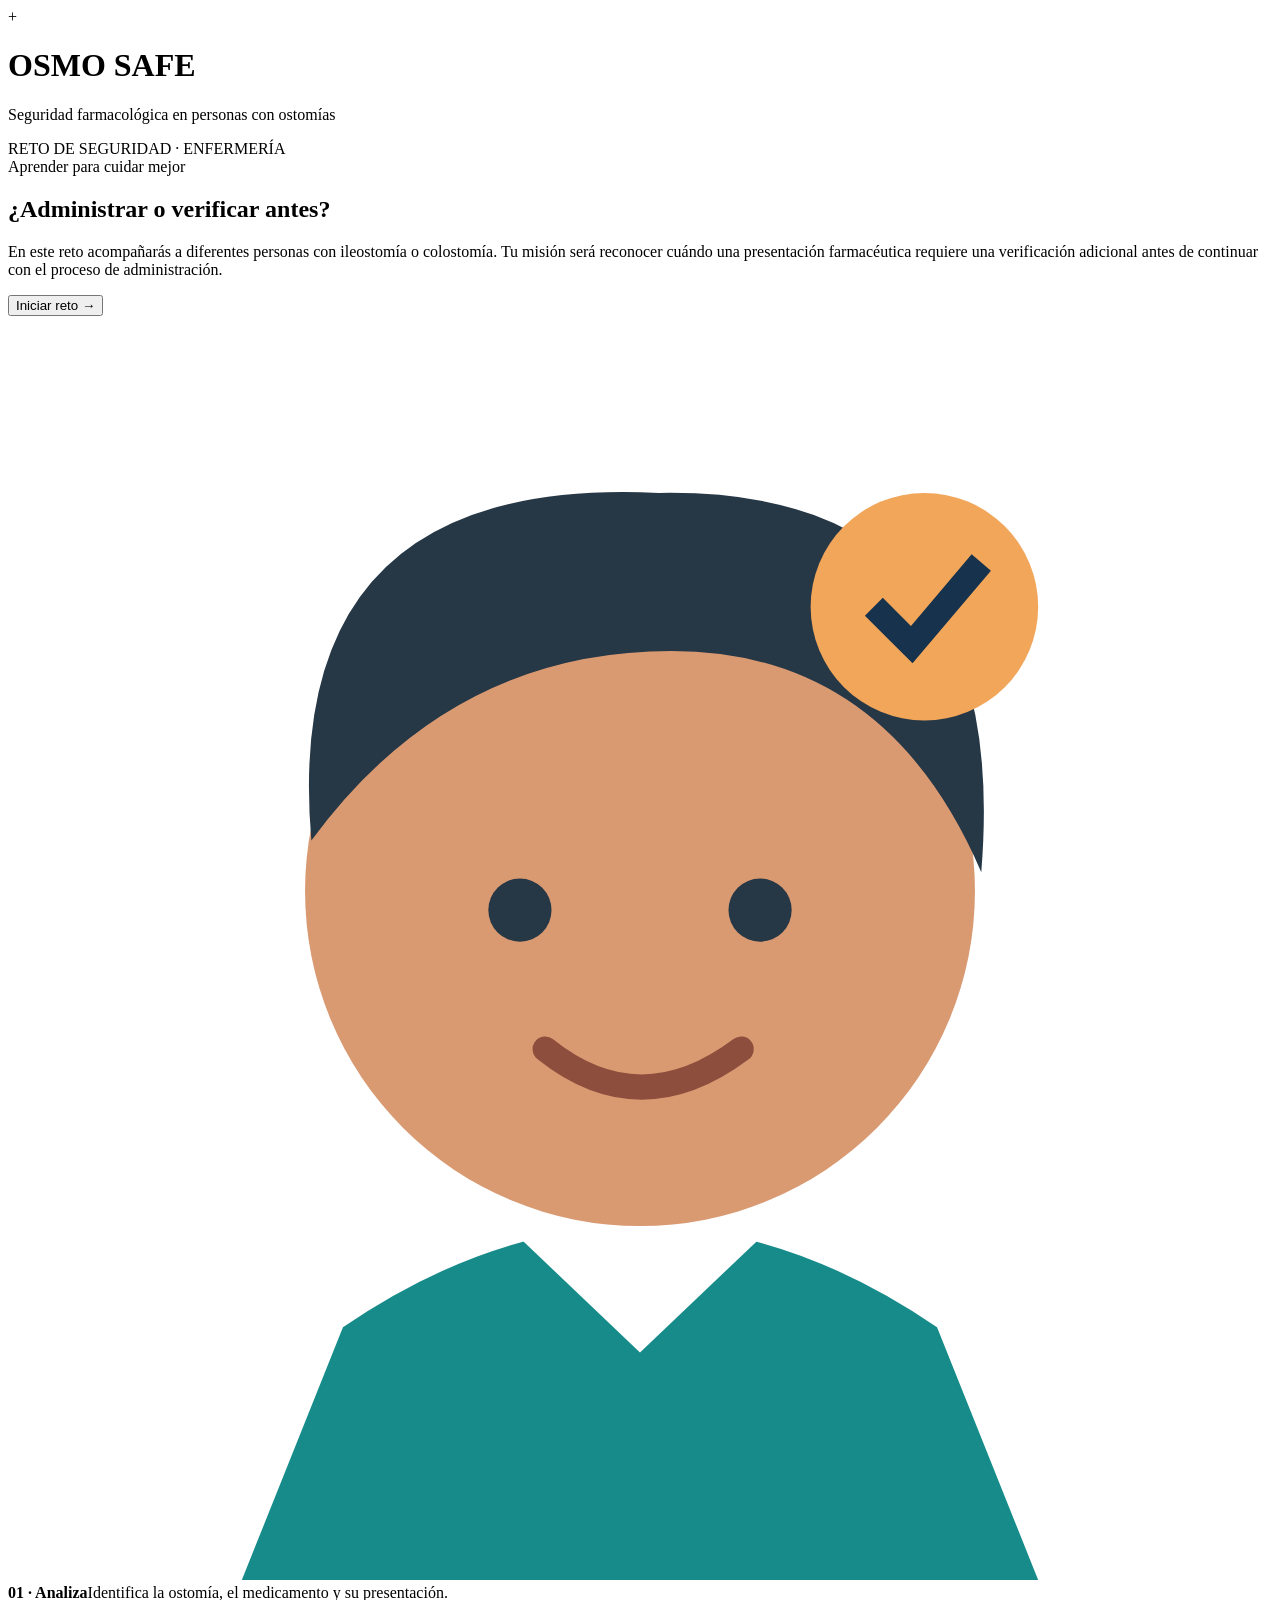
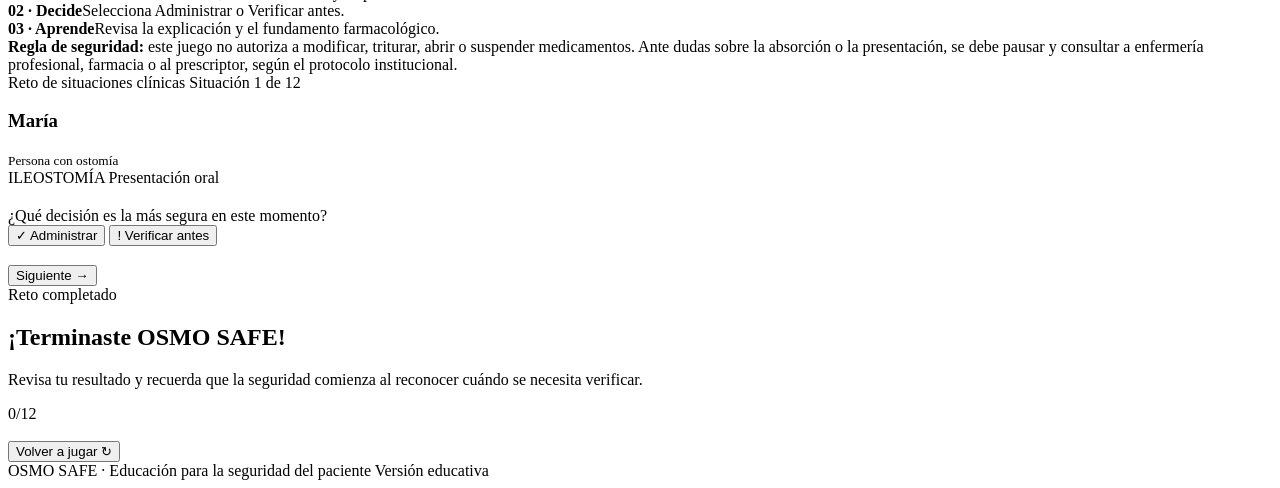
==== index.html @ 7e98b937 "nuevo" ====
<!DOCTYPE html>
<html lang="es">
<head>
  <meta charset="UTF-8">
  <meta name="viewport" content="width=device-width, initial-scale=1.0">
  <title>OSMO SAFE | Seguridad farmacológica</title>
  <link rel="stylesheet" href="style.css">
</head>
<body>
  <div class="app">
    <header>
      <div class="brand">
        <div class="logo">+</div>
        <div>
          <h1>OSMO SAFE</h1>
          <p>Seguridad farmacológica en personas con ostomías</p>
        </div>
      </div>
      <div class="header-tag">RETO DE SEGURIDAD · ENFERMERÍA</div>
    </header>

    <main>
      <section class="screen active" id="start">
        <div class="intro">
          <div>
            <div class="eyebrow">Aprender para cuidar mejor</div>
            <h2>¿Administrar o verificar antes?</h2>
            <p>En este reto acompañarás a diferentes personas con ileostomía o colostomía. Tu misión será reconocer cuándo una presentación farmacéutica requiere una verificación adicional antes de continuar con el proceso de administración.</p>
            <button class="primary" onclick="startGame()">Iniciar reto →</button>
          </div>
          <div class="character-large">
            <svg viewBox="0 0 200 200" role="img" aria-label="Personaje ilustrado">
              <circle cx="100" cy="91" r="53" fill="#d99a72"/>
              <path d="M48 83 Q43 25 103 28 Q159 27 154 88 Q139 53 105 53 Q70 53 48 83" fill="#263746"/>
              <circle cx="81" cy="94" r="5" fill="#263746"/>
              <circle cx="119" cy="94" r="5" fill="#263746"/>
              <path d="M85 116 Q100 128 116 116" stroke="#8d4e3e" stroke-width="4" fill="none" stroke-linecap="round"/>
              <path d="M53 160 Q100 128 147 160 L163 200 L37 200Z" fill="#168b8a"/>
              <path d="M79 144 L100 164 L121 144" fill="#fff"/>
              <circle cx="145" cy="46" r="18" fill="#f2a65a"/>
              <path d="M137 46 L143 52 L154 39" stroke="#17324d" stroke-width="4" fill="none"/>
            </svg>
          </div>
        </div>
        <div class="rules">
          <div class="rule"><strong>01 · Analiza</strong>Identifica la ostomía, el medicamento y su presentación.</div>
          <div class="rule"><strong>02 · Decide</strong>Selecciona Administrar o Verificar antes.</div>
          <div class="rule"><strong>03 · Aprende</strong>Revisa la explicación y el fundamento farmacológico.</div>
        </div>
        <div class="note">
          <strong>Regla de seguridad:</strong> este juego no autoriza a modificar, triturar, abrir o suspender medicamentos. Ante dudas sobre la absorción o la presentación, se debe pausar y consultar a enfermería profesional, farmacia o al prescriptor, según el protocolo institucional.
        </div>
      </section>

      <section class="screen" id="game">
        <div class="topline">
          <span class="eyebrow">Reto de situaciones clínicas</span>
          <span class="counter" id="counter">Situación 1 de 12</span>
        </div>
        <div class="progress-wrap">
          <div class="progress" id="progress"></div>
        </div>
        <div class="case-layout">
          <aside class="person">
            <div id="avatar"></div>
            <h3 id="personName">María</h3>
            <small>Persona con ostomía</small>
          </aside>
          <div class="case">
            <div class="tags">
              <span class="tag" id="ostomy">ILEOSTOMÍA</span>
              <span class="tag orange" id="category">Presentación oral</span>
            </div>
            <h2 id="caseTitle"></h2>
            <p class="scenario" id="scenario"></p>
            <div class="med-box">
              <strong id="medicine"></strong>
              <span id="presentation"></span>
            </div>
            <div class="question">¿Qué decisión es la más segura en este momento?</div>
            <div class="choices" id="choices">
              <button class="choice admin" onclick="answer('administrar')">✓ Administrar</button>
              <button class="choice verify" onclick="answer('verificar')">! Verificar antes</button>
            </div>
            <div class="feedback" id="feedback">
              <h3 id="feedbackTitle"></h3>
              <p id="feedbackText"></p>
              <p class="learning" id="learningPoint"></p>
              <div class="actions">
                <button class="primary" onclick="nextCase()" id="nextButton">Siguiente →</button>
              </div>
            </div>
          </div>
        </div>
      </section>

      <section class="screen" id="finish">
        <div class="finish">
          <div class="eyebrow">Reto completado</div>
          <h2>¡Terminaste OSMO SAFE!</h2>
          <p>Revisa tu resultado y recuerda que la seguridad comienza al reconocer cuándo se necesita verificar.</p>
          <div class="score-circle" id="score">0/12</div>
          <h3 id="scoreMessage"></h3>
          <div class="summary" id="summary"></div>
          <button class="primary" onclick="startGame()">Volver a jugar ↻</button>
        </div>
      </section>
    </main>
    <footer>
      <span>OSMO SAFE · Educación para la seguridad del paciente</span>
      <span>Versión educativa</span>
    </footer>
  </div>

  <script src="main.js"></script>
</body>
</html>
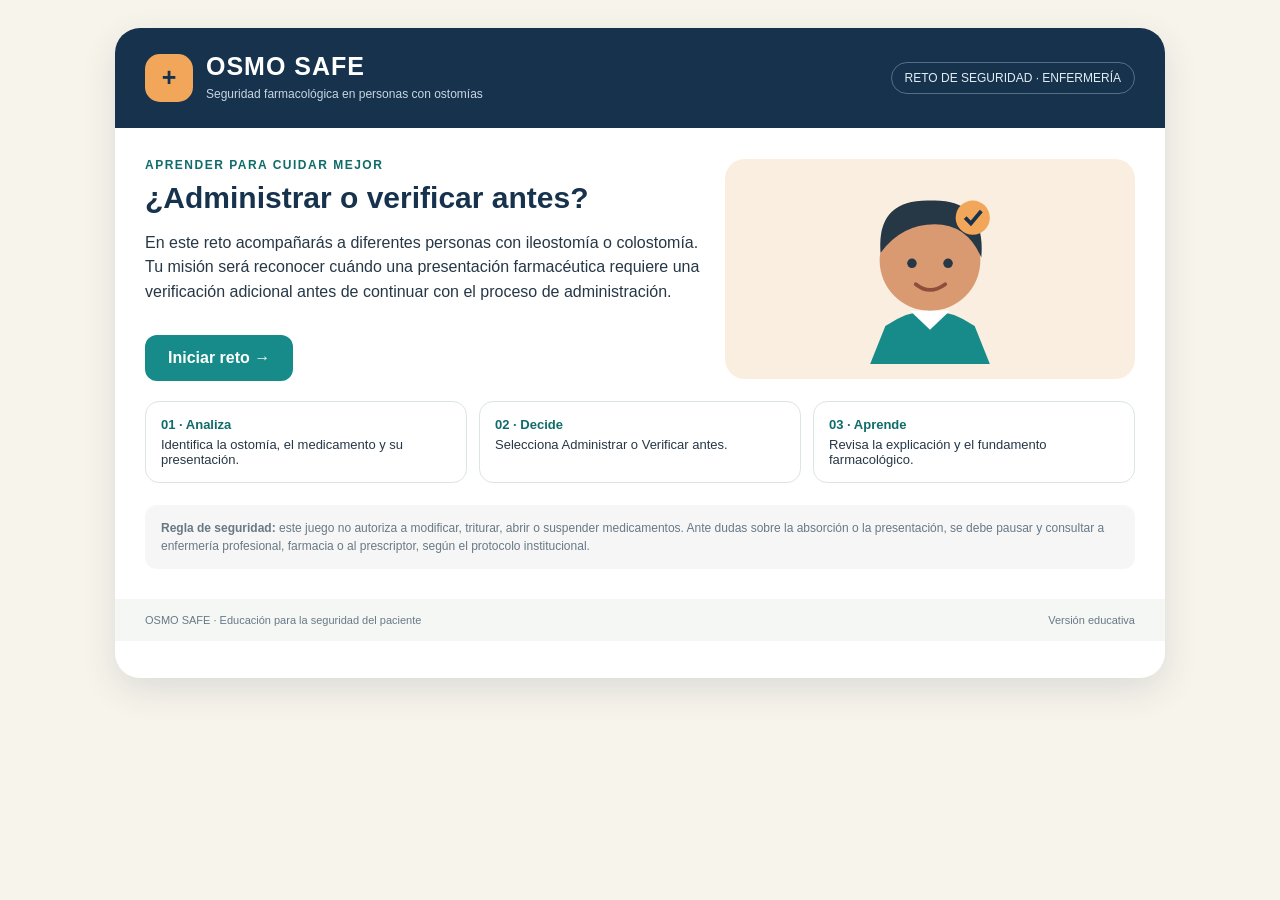
==== commit 5c9075bd: "Nuevo" ====
--- a/index.html
+++ b/index.html
@@ -4,7 +4,7 @@
   <meta charset="UTF-8">
   <meta name="viewport" content="width=device-width, initial-scale=1.0">
   <title>OSMO SAFE | Seguridad farmacológica</title>
-  <link rel="stylesheet" href="style.css">
+  <link rel="stylesheet" href="/style.css">
 </head>
 <body>
   <div class="app">
@@ -112,6 +112,6 @@
     </footer>
   </div>
 
-  <script src="main.js"></script>
+  <script src="/main.js"></script>
 </body>
 </html>
--- a/style.css
+++ b/style.css
@@ -0,0 +1,334 @@
+:root {
+  --navy: #17324d;
+  --teal: #168b8a;
+  --teal-dark: #106b6b;
+  --cream: #f7f4eb;
+  --orange: #f2a65a;
+  --ink: #263746;
+  --muted: #687985;
+  --white: #fff;
+  --green: #23845b;
+  --border: #dce5e3;
+  --shadow: 0 12px 35px rgba(23,50,77,.12);
+}
+
+* { box-sizing: border-box; }
+
+body {
+  margin: 0;
+  font-family: Arial, Helvetica, sans-serif;
+  background: var(--cream);
+  color: var(--ink);
+}
+
+button { font: inherit; cursor: pointer; }
+
+.app {
+  width: min(1050px, 94%);
+  margin: 28px auto;
+  background: #fff;
+  border-radius: 25px;
+  overflow: hidden;
+  box-shadow: var(--shadow);
+  min-height: 650px;
+}
+
+header {
+  background: var(--navy);
+  color: #fff;
+  padding: 24px 30px;
+  display: flex;
+  justify-content: space-between;
+  align-items: center;
+  gap: 15px;
+}
+
+.brand { display: flex; align-items: center; gap: 13px; }
+
+.logo {
+  width: 48px;
+  height: 48px;
+  border-radius: 15px;
+  display: grid;
+  place-items: center;
+  background: var(--orange);
+  color: var(--navy);
+  font-size: 25px;
+  font-weight: 900;
+}
+
+.brand h1 { margin: 0; font-size: 25px; letter-spacing: 1px; }
+.brand p { margin: 4px 0 0; font-size: 12px; color: #c7d7df; }
+
+.header-tag {
+  border: 1px solid #547085;
+  border-radius: 30px;
+  padding: 8px 13px;
+  font-size: 12px;
+  color: #e2edf1;
+}
+
+main { padding: 30px; }
+
+.screen { display: none; }
+.screen.active { display: block; }
+
+.eyebrow {
+  color: var(--teal-dark);
+  font-size: 12px;
+  font-weight: bold;
+  text-transform: uppercase;
+  letter-spacing: 1.5px;
+}
+
+h2 { color: var(--navy); font-size: 30px; margin: 9px 0 12px; }
+p { line-height: 1.55; }
+
+.intro {
+  display: grid;
+  grid-template-columns: 1.15fr .85fr;
+  gap: 25px;
+  align-items: center;
+}
+
+.intro-card {
+  background: #edf6f3;
+  border-radius: 20px;
+  padding: 25px;
+}
+
+.character-large {
+  min-height: 220px;
+  display: grid;
+  place-items: center;
+  background: #f9eee0;
+  border-radius: 20px;
+}
+
+.character-large svg { width: 190px; height: 190px; }
+
+.primary {
+  border: 0;
+  background: var(--teal);
+  color: white;
+  padding: 14px 23px;
+  border-radius: 12px;
+  font-weight: bold;
+  margin-top: 14px;
+}
+
+.primary:hover { background: var(--teal-dark); }
+
+.rules {
+  display: grid;
+  grid-template-columns: repeat(3, 1fr);
+  gap: 12px;
+  margin: 20px 0;
+}
+
+.rule {
+  background: #fff;
+  border: 1px solid var(--border);
+  padding: 15px;
+  border-radius: 14px;
+  font-size: 13px;
+}
+
+.rule strong {
+  display: block;
+  color: var(--teal-dark);
+  margin-bottom: 5px;
+}
+
+.topline {
+  display: flex;
+  justify-content: space-between;
+  align-items: center;
+  gap: 12px;
+  margin-bottom: 15px;
+}
+
+.progress-wrap {
+  height: 9px;
+  background: #e8efed;
+  border-radius: 20px;
+  overflow: hidden;
+  margin: 12px 0 22px;
+}
+
+.progress {
+  height: 100%;
+  width: 0;
+  background: var(--orange);
+  transition: width .3s ease;
+}
+
+.counter {
+  font-size: 13px;
+  color: var(--muted);
+  font-weight: bold;
+}
+
+.case-layout {
+  display: grid;
+  grid-template-columns: 210px 1fr;
+  gap: 22px;
+  align-items: stretch;
+}
+
+.person {
+  background: #f1f7f5;
+  border-radius: 20px;
+  padding: 17px;
+  text-align: center;
+  display: flex;
+  flex-direction: column;
+  justify-content: center;
+  align-items: center;
+}
+
+.person svg { width: 145px; height: 155px; }
+.person h3 { margin: 8px 0 3px; color: var(--navy); }
+.person small { color: var(--muted); }
+
+.case {
+  border: 1px solid var(--border);
+  border-radius: 20px;
+  padding: 23px;
+}
+
+.tags {
+  display: flex;
+  flex-wrap: wrap;
+  gap: 8px;
+  margin-bottom: 16px;
+}
+
+.tag {
+  background: #e9f3f1;
+  color: var(--teal-dark);
+  padding: 7px 11px;
+  border-radius: 30px;
+  font-size: 12px;
+  font-weight: bold;
+}
+
+.tag.orange {
+  background: #fff0df;
+  color: #985a1e;
+}
+
+.case h2 { font-size: 24px; margin: 0 0 12px; }
+.scenario { font-size: 16px; margin: 0 0 17px; }
+
+.med-box {
+  background: #f8f7f1;
+  border-left: 4px solid var(--orange);
+  border-radius: 9px;
+  padding: 13px 15px;
+  margin: 15px 0;
+}
+
+.med-box strong { display: block; color: var(--navy); margin-bottom: 5px; }
+.med-box span { font-size: 14px; line-height: 1.5; }
+
+.question { font-weight: bold; color: var(--navy); margin: 20px 0 12px; }
+
+.choices {
+  display: grid;
+  grid-template-columns: 1fr 1fr;
+  gap: 12px;
+}
+
+.choice {
+  padding: 16px;
+  border-radius: 13px;
+  border: 2px solid var(--border);
+  background: white;
+  font-weight: bold;
+  color: var(--navy);
+  transition: .2s;
+}
+
+.choice:hover { border-color: var(--teal); background: #f1f9f7; }
+.choice.admin { border-color: #b9ddce; }
+.choice.verify { border-color: #f1d2a9; }
+
+.feedback {
+  display: none;
+  margin-top: 18px;
+  padding: 18px;
+  border-radius: 14px;
+  line-height: 1.55;
+}
+
+.feedback.show { display: block; }
+.feedback.correct { background: #e8f5ee; border: 1px solid #b8ddc7; }
+.feedback.incorrect { background: #fff1e8; border: 1px solid #f0c5a6; }
+
+.feedback h3 { margin: 0 0 7px; font-size: 17px; }
+.feedback p { margin: 7px 0; font-size: 14px; }
+.feedback .learning { font-weight: bold; color: var(--navy); }
+
+.actions {
+  display: flex;
+  justify-content: flex-end;
+  gap: 10px;
+  margin-top: 16px;
+}
+
+.note {
+  font-size: 12px;
+  color: var(--muted);
+  background: #f5f6f5;
+  padding: 14px 16px;
+  border-radius: 12px;
+  margin-top: 22px;
+  line-height: 1.5;
+}
+
+.finish { text-align: center; padding: 30px 15px; }
+
+.score-circle {
+  width: 145px;
+  height: 145px;
+  border-radius: 50%;
+  margin: 20px auto;
+  background: #e8f5f0;
+  display: grid;
+  place-items: center;
+  color: var(--teal-dark);
+  font-size: 38px;
+  font-weight: bold;
+  border: 8px solid #c5e6d9;
+}
+
+.summary {
+  max-width: 620px;
+  margin: 20px auto;
+  background: #f5f7f5;
+  padding: 18px;
+  border-radius: 15px;
+  text-align: left;
+}
+
+footer {
+  padding: 15px 30px;
+  background: #f5f7f5;
+  color: var(--muted);
+  font-size: 11px;
+  display: flex;
+  justify-content: space-between;
+  gap: 10px;
+}
+
+@media(max-width: 700px) {
+  .intro, .case-layout { grid-template-columns: 1fr; }
+  .rules { grid-template-columns: 1fr; }
+  .person { min-height: 180px; }
+  .person svg { height: 120px; }
+  header { padding: 18px; }
+  main { padding: 20px; }
+  .header-tag { display: none; }
+  h2 { font-size: 25px; }
+}
